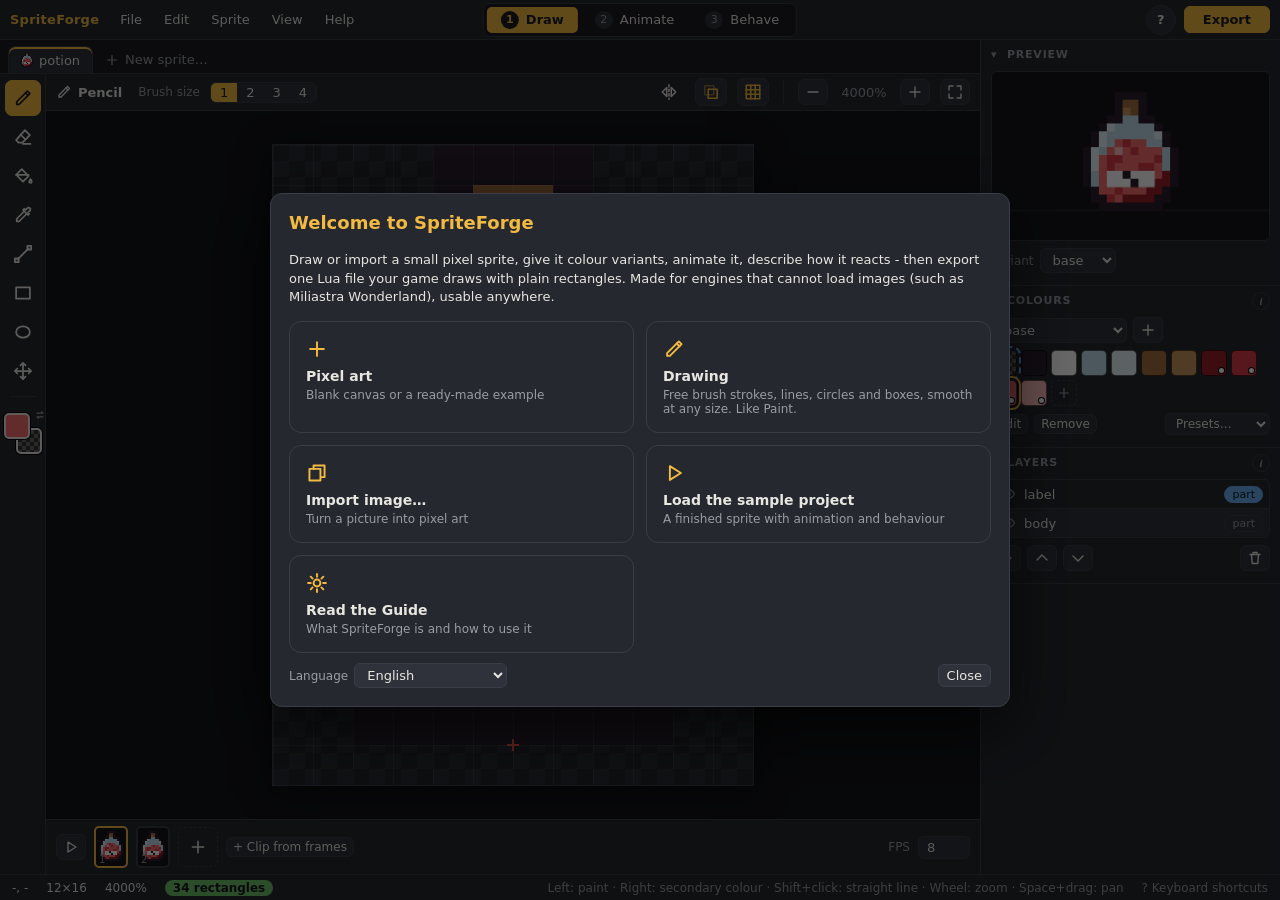
==== index.html @ 5083efb6 "Add files via upload" ====
<!doctype html>
<html lang="en">
<head>
<meta charset="utf-8">
<meta name="viewport" content="width=device-width, initial-scale=1">
<title>SpriteForge - pixel sprites, clips and behaviours for Lua</title>
<meta name="description" content="Draw or import pixel art, give it colour variants, animate it on a timeline, add a state machine, and export one Lua file that any engine can draw with plain rectangles. Works in 15 languages.">
<link rel="stylesheet" href="css/app.css?v=1.0">
</head>
<body>
  <div class="menubar"></div>
  <div class="doctabs"></div>
  <div class="toolbar"></div>
  <div class="main">
    <div id="tab-draw" class="tab on"></div>
    <div id="tab-animate" class="tab"></div>
    <div id="tab-behave" class="tab"></div>
    <div id="tab-guide" class="tab"></div>
  </div>
  <div class="right"></div>
  <div class="status"></div>
  <div id="dialog" class="dialog"></div>
  <div id="modal" class="modal"></div>
  <script type="module" src="js/app.js?v=1.0"></script>
</body>
</html>
---- css/app.css ----
:root {
  --bg: #1c1d22; --panel: #26282f; --panel2: #2f323a; --line: #3a3d47; --ink: #e8e6e0; --dim: #9a9ca6;
  --acc: #f2ba42; --acc2: #6aacf0; --red: #e0564f; --green: #6cc06a; --canvas: #131418;
  font-family: "Segoe UI", system-ui, sans-serif; font-size: 13px; color: var(--ink);
}
* { box-sizing: border-box; }
html, body { margin: 0; height: 100%; background: var(--bg); overflow: hidden; }
body {
  display: grid; height: 100vh;
  grid-template-rows: 34px 32px 1fr 26px; grid-template-columns: 46px 1fr 300px;
  grid-template-areas: "menu menu menu" "docs docs right" "tools main right" "status status status";
}
body.nodraw { grid-template-columns: 0 1fr 300px; }
body.nodraw .toolbar { display: none; }
button, select, input { font: inherit; color: var(--ink); background: var(--panel2); border: 1px solid var(--line); border-radius: 6px; padding: 3px 8px; }
button { cursor: pointer; display: inline-flex; align-items: center; gap: 4px; }
button:hover:not(:disabled) { border-color: var(--acc); }
button.on { background: var(--acc); color: #1c1d22; border-color: var(--acc); }
button:disabled { opacity: .35; cursor: default; }
button.danger:hover:not(:disabled) { border-color: var(--red); color: var(--red); }
button.small, select.small { padding: 2px 6px; font-size: 12px; }
button.primary { background: var(--acc); color: #1c1d22; border-color: var(--acc); font-weight: 600; }
input[type=number] { width: 64px; } input[type=text] { width: 120px; } input[type=range] { padding: 0; }
input[type=checkbox] { accent-color: var(--acc); }
h3 { margin: 4px 0; font-size: 12px; text-transform: uppercase; letter-spacing: .06em; color: var(--dim); }
.ico { display: inline-flex; line-height: 0; }
.spacer { flex: 1; }
.help { color: var(--dim); font-size: 12px; }
.pad { padding: 4px 10px; }
.row { display: flex; align-items: center; gap: 6px; flex-wrap: wrap; }
.row.center { justify-content: center; }
a { color: var(--acc2); }

/* menubar */
.menubar { grid-area: menu; display: flex; align-items: center; gap: 2px; padding: 0 8px; background: var(--panel); border-bottom: 1px solid var(--line); position: relative; z-index: 40; }
.brand { font-weight: 800; color: var(--acc); margin-right: 10px; letter-spacing: .02em; }
.menu { position: relative; }
.menu-head { background: none; border: 1px solid transparent; padding: 4px 10px; border-radius: 5px; }
.menu-head:hover, .menu.open .menu-head { background: var(--panel2); border-color: transparent; }
.dropdown { position: absolute; top: calc(100% + 2px); left: 0; min-width: 260px; background: var(--panel); border: 1px solid var(--line); border-radius: 8px; padding: 4px; box-shadow: 0 10px 28px rgba(0,0,0,.55); display: flex; flex-direction: column; }
.mi { display: grid; grid-template-columns: 16px 1fr auto; gap: 10px; text-align: left; background: none; border: none; border-radius: 5px; padding: 5px 8px; }
.mi:hover { background: var(--acc); color: #1c1d22; }
.mi.dis { opacity: .38; pointer-events: none; }
.mi .kb { color: var(--dim); font-size: 12px; font-family: ui-monospace, Consolas, monospace; }
.mi:hover .kb { color: #1c1d22; }
.mchk { color: var(--acc); } .mi:hover .mchk { color: #1c1d22; }
.sep { height: 1px; background: var(--line); margin: 4px 4px; }
.ws { display: flex; gap: 2px; background: var(--bg); border: 1px solid var(--line); border-radius: 7px; padding: 2px; }
.ws button { border: none; background: none; padding: 3px 14px; border-radius: 5px; }
.ws button.on { background: var(--acc); color: #1c1d22; font-weight: 600; }
.projname { width: 130px; }
.langsel { max-width: 140px; }

/* sprite tabs */
.doctabs { grid-area: docs; display: flex; align-items: flex-end; gap: 2px; padding: 4px 8px 0; background: var(--bg); border-bottom: 1px solid var(--line); overflow-x: auto; overflow-y: hidden; }
.doctab { display: flex; align-items: center; gap: 6px; padding: 4px 12px; height: 27px; border: 1px solid var(--line); border-bottom: none; border-radius: 7px 7px 0 0; background: var(--panel); cursor: pointer; white-space: nowrap; color: var(--dim); user-select: none; }
.doctab:hover { color: var(--ink); }
.doctab.on { background: var(--panel2); color: var(--ink); box-shadow: inset 0 2px 0 var(--acc); }
.doctab canvas { image-rendering: pixelated; }
.doc-add { border: none; background: none; color: var(--dim); height: 27px; }
.doc-add:hover { color: var(--ink); }

/* toolbar */
.toolbar { grid-area: tools; background: var(--panel); border-right: 1px solid var(--line); display: flex; flex-direction: column; align-items: center; gap: 3px; padding: 6px 0; overflow-y: auto; }
.tbtn { width: 36px; height: 36px; padding: 0; justify-content: center; border: 1px solid transparent; background: none; border-radius: 7px; }
.tbtn:hover:not(:disabled) { background: var(--panel2); border-color: transparent; }
.tbtn.on { background: var(--acc); color: #1c1d22; }
.tsep { width: 26px; height: 1px; background: var(--line); margin: 4px 0; }
.colors { position: relative; width: 40px; height: 46px; margin-top: 8px; flex: none; }
.cprim, .csec { position: absolute; width: 26px; height: 26px; border: 2px solid var(--ink); border-radius: 5px; cursor: pointer; box-shadow: 0 0 0 1px #000; }
.cprim { left: 1px; top: 1px; z-index: 2; }
.csec { left: 13px; top: 16px; z-index: 1; }
.cswap { position: absolute; right: -4px; top: -4px; padding: 1px; border: none; background: none; color: var(--dim); z-index: 3; }
.cswap:hover { color: var(--ink); }
.checker { background: repeating-conic-gradient(#666 0 25%, #333 0 50%) 0 0/8px 8px; }

/* centre */
.main { grid-area: main; display: flex; flex-direction: column; min-width: 0; min-height: 0; background: var(--canvas); }
.tab { display: none; flex: 1; min-height: 0; overflow: auto; } .tab.on { display: flex; flex-direction: column; }
#tab-animate.on, #tab-behave.on, #tab-guide.on { padding: 10px; gap: 8px; background: var(--bg); }
#tab-draw.on { overflow: hidden; }
.ctx { display: flex; align-items: center; gap: 8px; padding: 4px 10px; background: var(--panel); border-bottom: 1px solid var(--line); flex-wrap: wrap; min-height: 36px; }
.ctx-tool { display: inline-flex; align-items: center; gap: 6px; font-weight: 600; margin-right: 6px; }
.seg { display: inline-flex; border: 1px solid var(--line); border-radius: 6px; overflow: hidden; }
.seg button { border: none; border-radius: 0; padding: 2px 9px; }
.ibtn { padding: 4px 6px; }
.zoomlbl { min-width: 52px; text-align: center; font-variant-numeric: tabular-nums; color: var(--dim); }
#draw-wrap { flex: 1; min-height: 0; overflow: auto; display: flex; background: var(--canvas); }
#draw { margin: auto; display: block; flex: none; image-rendering: pixelated; box-shadow: 0 0 0 1px var(--line), 0 6px 30px rgba(0,0,0,.5); }
.framebar { display: flex; align-items: center; gap: 6px; padding: 6px 10px; background: var(--panel); border-top: 1px solid var(--line); overflow-x: auto; flex: none; }
.fb-label { color: var(--dim); font-size: 12px; text-transform: uppercase; letter-spacing: .06em; margin-right: 4px; }
.fthumb { position: relative; flex: none; border: 2px solid var(--line); border-radius: 5px; cursor: pointer; background: #15161a; padding: 3px; line-height: 0; }
.fthumb:hover { border-color: var(--dim); }
.fthumb.on { border-color: var(--acc); }
.fthumb canvas { image-rendering: pixelated; }
.fthumb span { position: absolute; left: 3px; bottom: 1px; font-size: 10px; line-height: 1; color: var(--dim); text-shadow: 0 0 2px #000; }
.empty { margin: auto; color: var(--dim); text-align: center; padding: 30px; border: 1px dashed var(--line); border-radius: 10px; display: flex; flex-direction: column; gap: 12px; }

/* status bar */
.status { grid-area: status; display: flex; gap: 18px; align-items: center; padding: 0 12px; background: var(--panel); border-top: 1px solid var(--line); font-size: 12px; color: var(--dim); white-space: nowrap; overflow: hidden; }
.status b { color: var(--ink); font-weight: 500; font-variant-numeric: tabular-nums; }
.status .hint { overflow: hidden; text-overflow: ellipsis; }

/* right panel */
.right { grid-area: right; background: var(--panel); border-left: 1px solid var(--line); overflow-y: auto; overflow-x: hidden; }
.sec { border-bottom: 1px solid var(--line); }
.sec-head { width: 100%; text-align: left; background: none; border: none; border-radius: 0; padding: 8px 10px; font-size: 11px; font-weight: 600; text-transform: uppercase; letter-spacing: .07em; color: var(--dim); }
.sec-head:hover { color: var(--ink); background: var(--panel2); }
.caret { width: 12px; display: inline-block; }
.sec-body { padding: 2px 10px 12px; display: flex; flex-direction: column; gap: 7px; }
#preview { background: #15161a; border: 1px solid var(--line); border-radius: 6px; width: 100%; height: auto; }
.vthumb { image-rendering: pixelated; cursor: pointer; border: 2px solid transparent; border-radius: 4px; background: #15161a; padding: 2px; }
.vthumb.on { border-color: var(--acc); }
.pal { display: flex; flex-wrap: wrap; gap: 4px; }
.sw { width: 26px; height: 26px; border-radius: 5px; border: 1px solid rgba(0,0,0,.6); cursor: pointer; position: relative; }
.sw:hover { transform: scale(1.08); }
.sw.on { box-shadow: 0 0 0 2px var(--bg), 0 0 0 4px var(--acc); z-index: 1; }
.sw.on2 { outline: 2px dashed var(--acc2); outline-offset: 2px; }
.sw.slot::after { content: ""; position: absolute; right: 2px; bottom: 2px; width: 5px; height: 5px; border-radius: 50%; background: #fff; box-shadow: 0 0 0 1px #000; }
.sw.none { background: repeating-conic-gradient(#666 0 25%, #333 0 50%) 0 0/8px 8px; }
.layers { display: flex; flex-direction: column; border: 1px solid var(--line); border-radius: 6px; overflow: hidden; }
.layer { display: flex; align-items: center; gap: 6px; padding: 4px 6px; cursor: pointer; border-bottom: 1px solid var(--line); user-select: none; }
.layer:last-child { border-bottom: none; }
.layer:hover { background: var(--panel2); }
.layer.on { background: var(--panel2); box-shadow: inset 3px 0 0 var(--acc); }
.layer .lname { flex: 1; }
.eye { border: none; background: none; padding: 2px; color: var(--dim); }
.eye:hover { color: var(--ink); }
.tag { font-size: 11px; padding: 1px 7px; color: var(--dim); border-radius: 10px; }
.tag.on { background: var(--acc2); color: #10141a; border-color: var(--acc2); }
pre { background: #15161a; border: 1px solid var(--line); border-radius: 6px; padding: 8px; font-size: 11px; overflow: auto; max-height: 260px; white-space: pre-wrap; word-break: break-all; margin: 0; }
.stat { font-variant-numeric: tabular-nums; line-height: 1.5; } .stat b { color: var(--acc); }
.warn { color: var(--red); }

/* animate / behave (kept from v0.3) */
.list { display: flex; flex-direction: column; gap: 2px; }
.list .item { padding: 4px 6px; border-radius: 4px; cursor: pointer; display: flex; justify-content: space-between; gap: 6px; }
.list .item:hover { background: var(--panel2); } .list .item.on { background: var(--panel2); outline: 1px solid var(--acc); }
.list .item small { color: var(--dim); }
.timeline { border: 1px solid var(--line); border-radius: 6px; background: #15161a; padding: 6px; }
.track { display: grid; grid-template-columns: 150px 1fr 28px; align-items: center; gap: 6px; padding: 2px 0; border-bottom: 1px dashed var(--line); }
.track .lane { position: relative; height: 22px; background: var(--panel2); border-radius: 4px; cursor: copy; }
.track .key { position: absolute; top: 3px; width: 14px; height: 16px; margin-left: -7px; background: var(--acc); border-radius: 3px; cursor: pointer; transform: rotate(45deg) scale(.75); }
.track .key.on { background: var(--acc2); }
.cursor { position: absolute; top: 0; bottom: 0; width: 2px; background: var(--red); pointer-events: none; }
.states { display: grid; grid-template-columns: 180px 1fr; gap: 8px; }
.card { background: var(--panel2); border: 1px solid var(--line); border-radius: 8px; padding: 10px; display: flex; flex-direction: column; gap: 6px; }
textarea { width: 100%; min-height: 120px; font-family: ui-monospace, monospace; background: #15161a; color: var(--ink); border: 1px solid var(--line); border-radius: 6px; }
label.chk { display: inline-flex; align-items: center; gap: 5px; cursor: pointer; }

/* dialogs */
.dialog { position: fixed; inset: 0; background: rgba(0,0,0,.6); display: none; align-items: center; justify-content: center; z-index: 50; }
.dialog.on { display: flex; }
.dialog .box { background: var(--panel); border: 1px solid var(--line); border-radius: 12px; padding: 18px; width: 660px; max-width: 94vw; max-height: 90vh; overflow: auto; display: flex; flex-direction: column; gap: 10px; box-shadow: 0 20px 60px rgba(0,0,0,.6); }
.dialog .box.wide { width: 980px; }
.kcols { columns: 3 280px; column-gap: 18px; }
table.keys { border-collapse: collapse; width: 100%; break-inside: avoid; margin-bottom: 14px; }
table.keys th { text-align: left; color: var(--acc); font-size: 12px; text-transform: uppercase; letter-spacing: .06em; padding: 4px 0; }
table.keys td { padding: 3px 4px; border-bottom: 1px solid var(--line); vertical-align: top; }
table.keys td:first-child { white-space: nowrap; width: 1%; padding-right: 12px; }
kbd { display: inline-block; font: 11px ui-monospace, Consolas, monospace; background: #15161a; border: 1px solid var(--line); border-bottom-width: 2px; border-radius: 4px; padding: 1px 5px; margin: 1px 3px 1px 0; }

/* picker, toast, welcome, guide */
.picker { display: flex; flex-direction: column; gap: 6px; }
.picker-sv { width: 100%; height: 150px; border-radius: 6px; cursor: crosshair; display: block; }
.picker-hue { width: 100%; height: 16px; border-radius: 4px; cursor: ew-resize; display: block; }
.picker-swatch { width: 32px; height: 26px; border-radius: 4px; border: 1px solid var(--line); flex: none; }
.picker input[type=range] { width: 100% !important; }
.mono { font-family: ui-monospace, Consolas, monospace; }
.mini { font-size: 11px; color: var(--dim); }
.toast { position: fixed; left: 50%; bottom: 40px; transform: translateX(-50%); background: var(--acc); color: #1c1d22; padding: 8px 14px; border-radius: 8px; font-weight: 600; z-index: 60; box-shadow: 0 4px 16px rgba(0,0,0,.4); animation: toast 2.4s ease forwards; }
@keyframes toast { 0% { opacity: 0; transform: translate(-50%, 8px); } 10%, 85% { opacity: 1; transform: translate(-50%, 0); } 100% { opacity: 0; } }
.box.welcome { width: 740px; } .box.welcome h2 { margin: 0; color: var(--acc); } .box.welcome p { margin: 4px 0; line-height: 1.45; }
.cards { display: grid; grid-template-columns: repeat(4, 1fr); gap: 8px; } .cards .card p { margin: 0; color: var(--dim); font-size: 12px; } .cards .card b { color: var(--acc); }
.card.guide { max-width: 860px; } .card.guide h2 { margin: 0; font-size: 15px; color: var(--acc); } .card.guide p { margin: 0; line-height: 1.55; } .card.guide pre { max-height: none; font-size: 12px; }
@media (max-width: 1100px) { body { grid-template-columns: 46px 1fr 260px; } body.nodraw { grid-template-columns: 0 1fr 260px; } .ws button { padding: 3px 8px; } .projname { display: none; } }
@media (max-width: 900px) { .cards { grid-template-columns: repeat(2, 1fr); } }

/* v0.5: calmer shell */
body { grid-template-rows: 40px 34px 1fr 26px; }
.menubar { gap: 0; padding: 0 10px; }
.ws { padding: 3px; gap: 3px; }
.ws button { padding: 4px 14px; gap: 7px; font-weight: 500; }
.ws .step { display: inline-flex; width: 18px; height: 18px; border-radius: 50%; align-items: center; justify-content: center; font-size: 11px; background: var(--panel2); color: var(--dim); }
.ws button.on .step { background: #1c1d22; color: var(--acc); }
.helpbtn { width: 30px; height: 30px; border-radius: 50%; justify-content: center; padding: 0; font-weight: 700; margin-right: 8px; }
.menubar .primary { padding: 5px 18px; }
.doc-add { gap: 6px; padding: 0 10px; }
.vsep { width: 1px; height: 22px; background: var(--line); margin: 0 4px; }
.ibtn.tog { border-color: transparent; background: none; }
.ibtn.tog.on { background: var(--panel2); color: var(--acc); border-color: var(--line); }
.ctx { gap: 10px; }
.framebar { gap: 8px; }
.fadd { width: 40px; height: 40px; justify-content: center; border-style: dashed; background: none; flex: none; }
.start { margin: auto; display: flex; flex-direction: column; align-items: center; gap: 18px; padding: 30px; }
.start h2 { margin: 0; color: var(--ink); font-weight: 600; }
.startbtns { display: grid; grid-template-columns: repeat(2, minmax(220px, 1fr)); gap: 12px; }
.bigbtn { flex-direction: column; align-items: flex-start; gap: 4px; padding: 16px; border-radius: 12px; text-align: left; background: var(--panel); min-height: 96px; }
.bigbtn .ico { color: var(--acc); margin-bottom: 4px; }
.bigbtn b { font-size: 14px; }
.popmenu { position: fixed; z-index: 70; min-width: 220px; background: var(--panel); border: 1px solid var(--line); border-radius: 8px; padding: 4px; box-shadow: 0 10px 28px rgba(0,0,0,.55); display: flex; flex-direction: column; }
.sec-headrow { display: flex; align-items: center; }
.sec-headrow .sec-head { flex: 1; }
.info { width: 18px; height: 18px; margin-right: 10px; border-radius: 50%; border: 1px solid var(--line); color: var(--dim); font: italic 600 11px Georgia, serif; display: inline-flex; align-items: center; justify-content: center; cursor: help; white-space: pre-line; }
.info:hover { color: var(--ink); border-color: var(--dim); }
.costbadge { padding: 1px 8px; border-radius: 10px; font-weight: 600; color: #15161a; }
.costbadge.ok { background: var(--green); } .costbadge.mid { background: var(--acc); } .costbadge.bad { background: var(--red); }
.status .hint { color: var(--dim); }
.meter { padding: 10px 14px; border-radius: 8px; font-size: 15px; }
.meter.ok { background: rgba(108,192,106,.15); border: 1px solid var(--green); }
.meter.mid { background: rgba(242,186,66,.15); border: 1px solid var(--acc); }
.meter.bad { background: rgba(224,86,79,.15); border: 1px solid var(--red); }
.dialog .box h2 { margin: 0 0 4px; font-size: 18px; }
button.big { padding: 8px 16px; font-size: 14px; }
details { border: 1px solid var(--line); border-radius: 8px; padding: 8px 10px; }
summary { cursor: pointer; color: var(--dim); }
details[open] summary { margin-bottom: 8px; }
.gallery { display: grid; grid-template-columns: repeat(auto-fill, minmax(96px, 1fr)); gap: 8px; }
.gcard { flex-direction: column; gap: 4px; padding: 8px; border-radius: 10px; background: var(--bg); }
.gcard canvas { image-rendering: pixelated; }
.gcard:hover { background: var(--panel2); }
.swadd { width: 26px; height: 26px; padding: 0; justify-content: center; border-style: dashed; background: none; color: var(--dim); }
.split { display: grid; grid-template-columns: 220px 1fr; gap: 10px; align-items: start; }
.split > .card { gap: 8px; }
.card.grow { min-width: 0; }
b.big { font-size: 16px; margin-right: 6px; }
b.lbl { width: 150px; }
#keyedit:empty { display: none; }
tr.changed td:first-child kbd { border-color: var(--acc); color: var(--acc); }
.kact { white-space: nowrap; text-align: right; }
.kact button { margin-left: 3px; }
table.keys td { padding: 4px; }
/* in-page prompt / confirm */
.modal { position: fixed; inset: 0; background: rgba(0,0,0,.55); display: none; align-items: flex-start; justify-content: center; padding-top: 18vh; z-index: 80; }
.modal.on { display: flex; }
.mbox { background: var(--panel); border: 1px solid var(--line); border-radius: 12px; padding: 18px; width: 420px; max-width: 92vw; display: flex; flex-direction: column; gap: 12px; box-shadow: 0 20px 60px rgba(0,0,0,.6); animation: pop .12s ease-out; }
@keyframes pop { from { transform: scale(.96); opacity: 0; } to { transform: none; opacity: 1; } }
.mtitle { font-size: 14px; font-weight: 600; line-height: 1.4; }
.modal-input { width: 100% !important; padding: 7px 10px; font-size: 14px; }
.modal-input:focus { outline: none; border-color: var(--acc); }
.row.end { justify-content: flex-end; }
.choices { display: grid; grid-template-columns: repeat(2, 1fr); gap: 6px; }
.choice { flex-direction: column; align-items: flex-start; padding: 8px 10px; }
.card.narrow { max-width: 560px; margin: 30px auto; }
ol.steps { margin: 4px 0; padding-left: 22px; display: flex; flex-direction: column; gap: 10px; line-height: 1.55; }
ol.steps li::marker { color: var(--acc); font-weight: 700; }
ol.steps pre { margin-top: 6px; max-height: none; }
.menubar { position: relative; }
.menubar .ws { position: absolute; left: 50%; top: 50%; transform: translate(-50%, -50%); }
@media (max-width: 1050px) { .menubar .ws { position: static; transform: none; } }
.animframes { display: flex; align-items: center; gap: 6px; flex-wrap: wrap; }
.animframes .fthumb { padding: 2px; cursor: default; }
.demos { display: grid; grid-template-columns: repeat(auto-fill, minmax(190px, 1fr)); gap: 10px; }
.demo { background: var(--bg); border: 1px solid var(--line); border-radius: 10px; padding: 8px; display: flex; flex-direction: column; gap: 6px; }
.demo canvas { width: 100%; height: auto; background: #15161a; border-radius: 6px; }
.demo b { color: var(--acc); }
.demo .help { line-height: 1.4; }
.statelist { display: flex; flex-direction: column; gap: 3px; font-size: 12px; }
.statelist div { padding: 3px 8px; border-radius: 5px; border: 1px solid transparent; }
.statelist div.on { border-color: var(--acc); background: rgba(242,186,66,.1); }
.card.guide { max-width: 980px; }
.card.guide h3 { margin-top: 6px; color: var(--ink); text-transform: none; letter-spacing: 0; font-size: 13px; }
body.guidemode { grid-template-columns: 0 1fr 0; grid-template-areas: "menu menu menu" "docs docs docs" "tools main main" "status status status"; }
body.guidemode .right { display: none; }
#tab-guide.on { align-items: center; padding: 20px 16px 40px; gap: 14px; }
#tab-guide .card.guide { width: 100%; max-width: 900px; margin: 0 auto; padding: 18px 22px; }
#tab-guide .card.guide p { font-size: 14px; }
.cliplib { display: grid; grid-template-columns: repeat(auto-fill, minmax(150px, 1fr)); gap: 8px; }
.clipcard { flex-direction: column; align-items: stretch; gap: 4px; padding: 6px; border-radius: 10px; background: var(--bg); text-align: left; }
.clipcard canvas { width: 100%; height: auto; border-radius: 6px; background: #15161a; }
.clipcard b { color: var(--acc); }
.clipcard .help { font-size: 11px; line-height: 1.35; }
.clipcard:hover { background: var(--panel2); }
.dialog .box.wide h3 { margin-top: 10px; }
.kinds { display: grid; grid-template-columns: 1fr 1fr; gap: 8px; }
.kindbtn { flex-direction: column; align-items: flex-start; gap: 3px; padding: 10px 12px; border-radius: 10px; text-align: left; }
.kindbtn.on { background: rgba(242,186,66,.15); color: var(--ink); border-color: var(--acc); }
.kindbtn.on .help { color: var(--ink); }
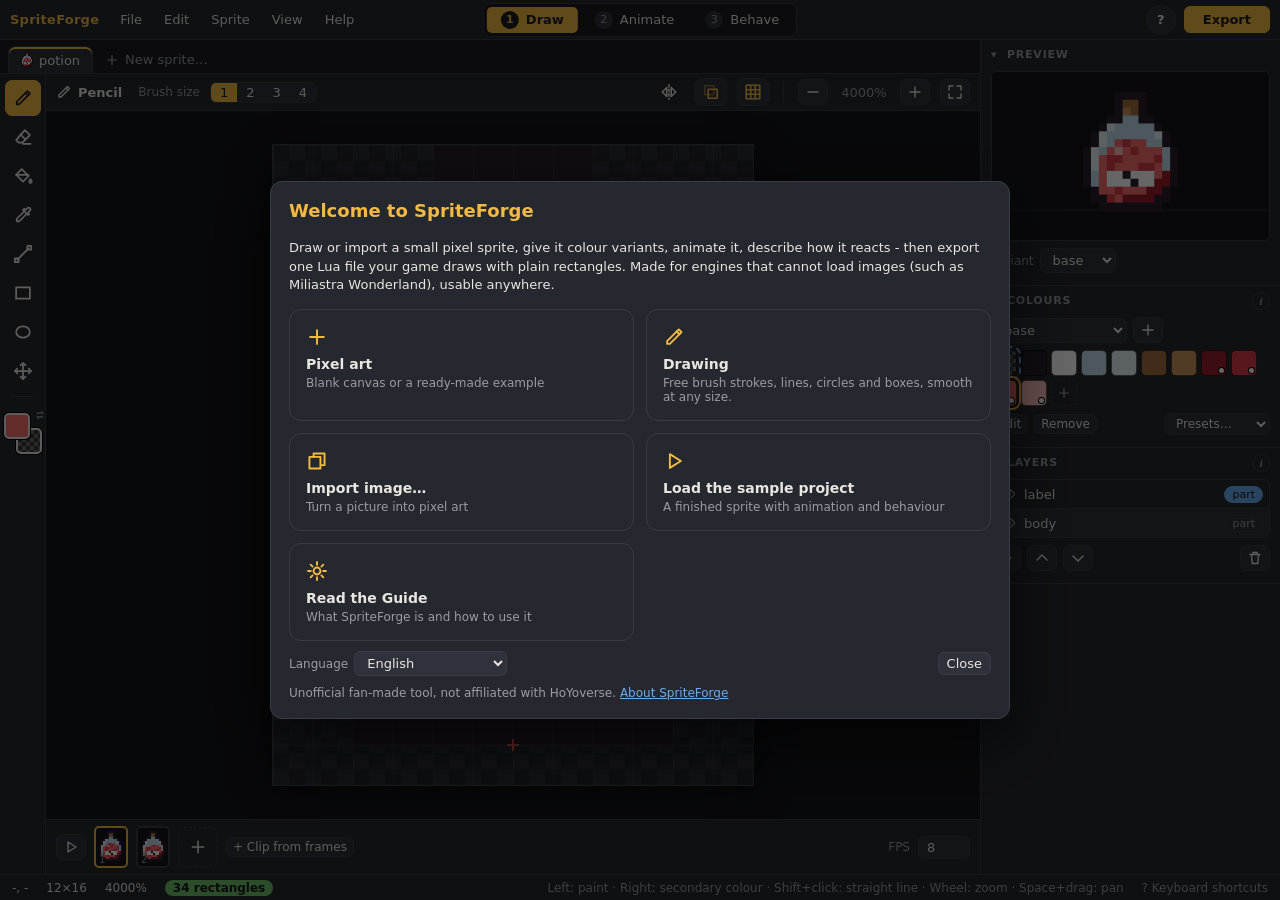
==== commit 04cf2c39: "Add files via upload" ====
--- a/index.html
+++ b/index.html
@@ -5,7 +5,7 @@
 <meta name="viewport" content="width=device-width, initial-scale=1">
 <title>SpriteForge - pixel sprites, clips and behaviours for Lua</title>
 <meta name="description" content="Draw or import pixel art, give it colour variants, animate it on a timeline, add a state machine, and export one Lua file that any engine can draw with plain rectangles. Works in 15 languages.">
-<link rel="stylesheet" href="css/app.css?v=1.0">
+<link rel="stylesheet" href="css/app.css?v=1.1">
 </head>
 <body>
   <div class="menubar"></div>
@@ -21,6 +21,6 @@
   <div class="status"></div>
   <div id="dialog" class="dialog"></div>
   <div id="modal" class="modal"></div>
-  <script type="module" src="js/app.js?v=1.0"></script>
+  <script type="module" src="js/app.js?v=1.1"></script>
 </body>
 </html>
--- a/css/app.css
+++ b/css/app.css
@@ -276,3 +276,8 @@
 .kindbtn { flex-direction: column; align-items: flex-start; gap: 3px; padding: 10px 12px; border-radius: 10px; text-align: left; }
 .kindbtn.on { background: rgba(242,186,66,.15); color: var(--ink); border-color: var(--acc); }
 .kindbtn.on .help { color: var(--ink); }
+.doctab canvas { max-width: 20px; max-height: 20px; width: auto; height: auto; flex: none; }
+.fthumb canvas { max-width: 44px; max-height: 44px; width: auto; height: auto; display: block; }
+.animframes .fthumb canvas { max-width: 30px; max-height: 30px; }
+.gcard canvas, .vthumb { max-width: 64px; max-height: 64px; }
+#preview { max-height: 200px; }
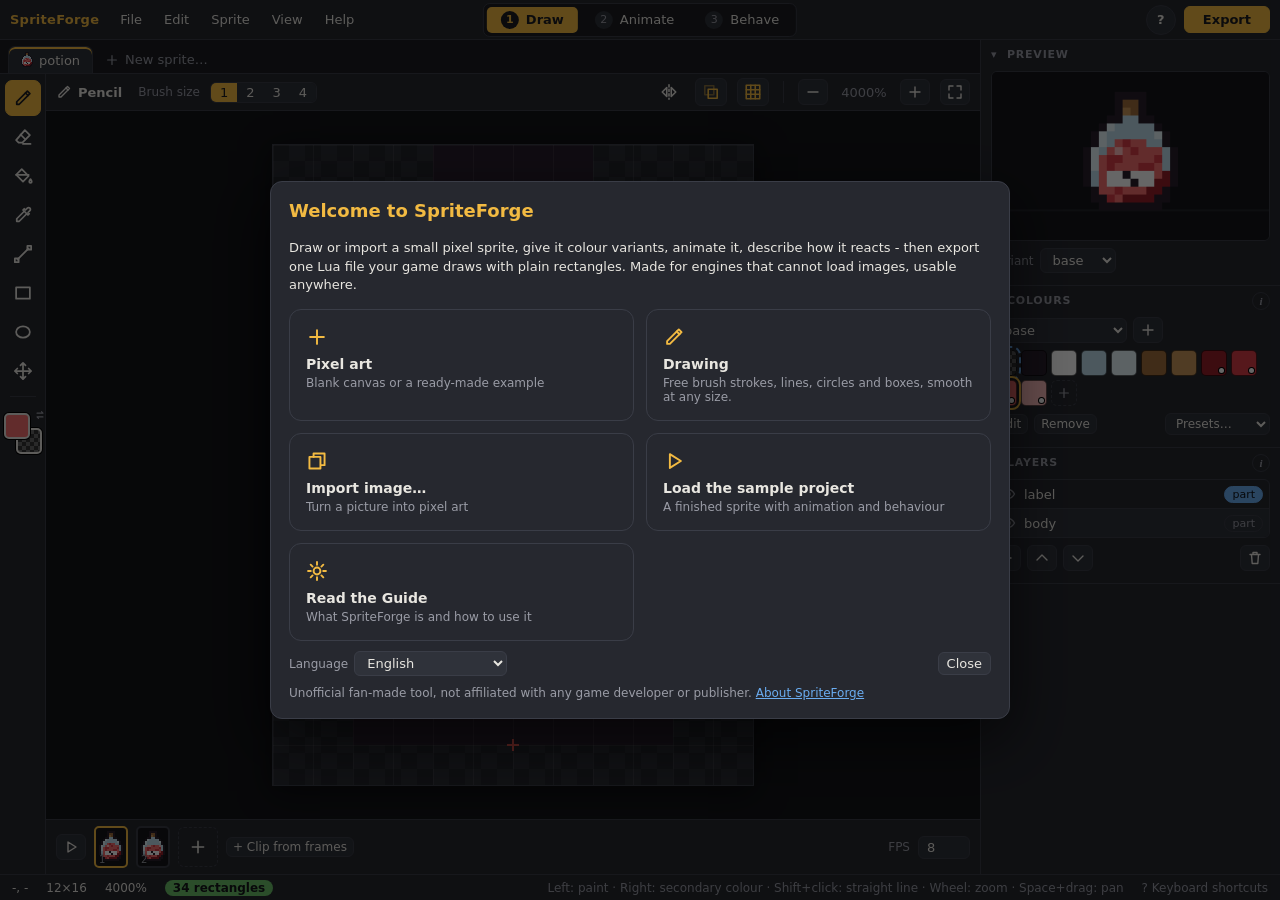
==== commit 571cf3b2: "Add files via upload" ====
--- a/index.html
+++ b/index.html
@@ -5,7 +5,12 @@
 <meta name="viewport" content="width=device-width, initial-scale=1">
 <title>SpriteForge - pixel sprites, clips and behaviours for Lua</title>
 <meta name="description" content="Draw or import pixel art, give it colour variants, animate it on a timeline, add a state machine, and export one Lua file that any engine can draw with plain rectangles. Works in 15 languages.">
-<link rel="stylesheet" href="css/app.css?v=1.1">
+<meta http-equiv="Cache-Control" content="no-cache">
+<script>window.SF_VERSION = "1.2";
+fetch("version.json?t=" + Date.now(), { cache: "no-store" }).then(r => r.json()).then(j => {
+  if (j.v !== window.SF_VERSION) { try { if (sessionStorage.getItem("sf.reloaded") === j.v) return; sessionStorage.setItem("sf.reloaded", j.v); } catch (e) {} location.replace(location.pathname + "?v=" + j.v + location.hash); }
+}).catch(() => {});</script>
+<link rel="stylesheet" href="css/app.css?v=1.2">
 </head>
 <body>
   <div class="menubar"></div>
@@ -21,6 +26,6 @@
   <div class="status"></div>
   <div id="dialog" class="dialog"></div>
   <div id="modal" class="modal"></div>
-  <script type="module" src="js/app.js?v=1.1"></script>
+  <script type="module" src="js/app.js?v=1.2"></script>
 </body>
 </html>
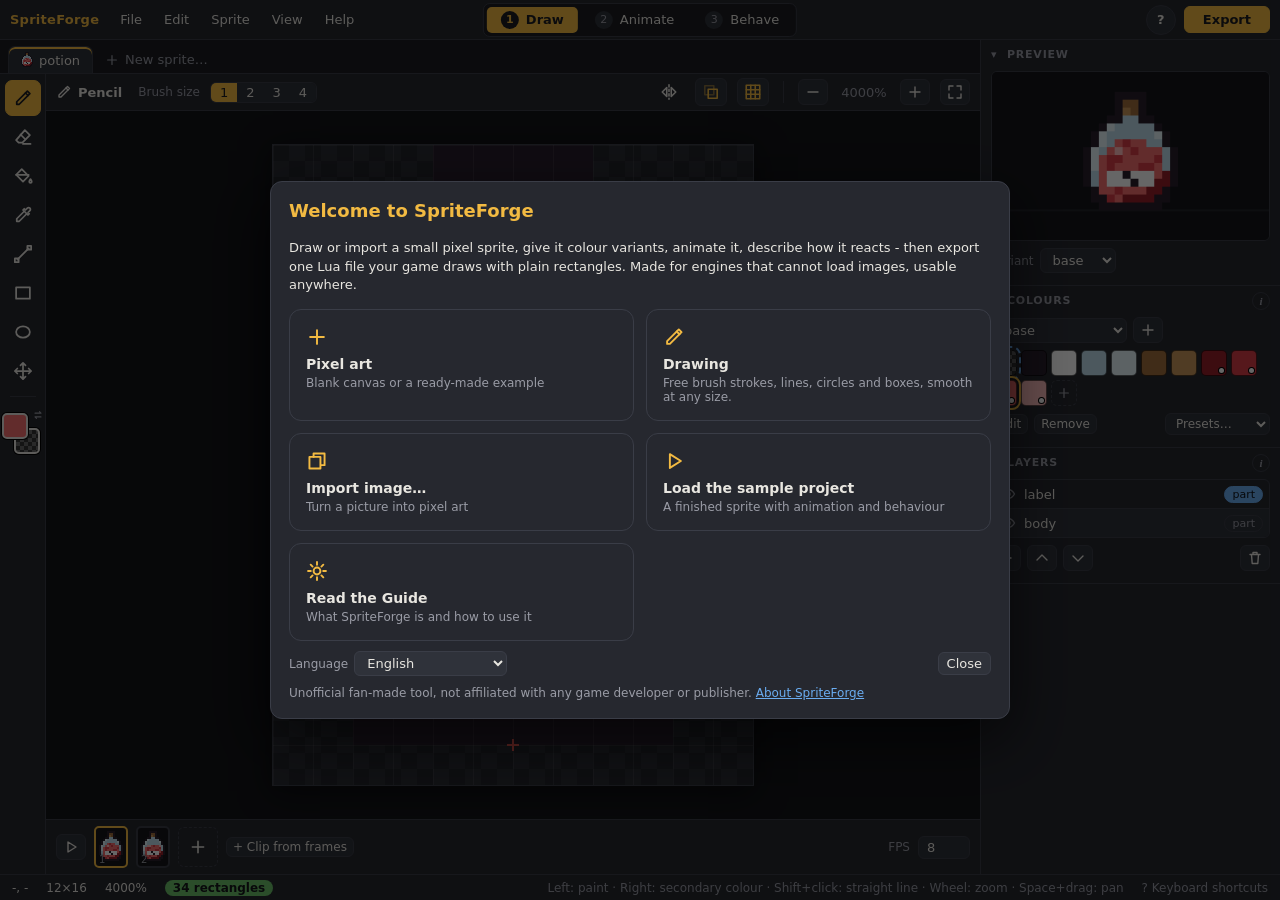
==== commit 69ff24f2: "Add files via upload" ====
--- a/index.html
+++ b/index.html
@@ -6,11 +6,11 @@
 <title>SpriteForge - pixel sprites, clips and behaviours for Lua</title>
 <meta name="description" content="Draw or import pixel art, give it colour variants, animate it on a timeline, add a state machine, and export one Lua file that any engine can draw with plain rectangles. Works in 15 languages.">
 <meta http-equiv="Cache-Control" content="no-cache">
-<script>window.SF_VERSION = "1.2";
+<script>window.SF_VERSION = "1.7";
 fetch("version.json?t=" + Date.now(), { cache: "no-store" }).then(r => r.json()).then(j => {
   if (j.v !== window.SF_VERSION) { try { if (sessionStorage.getItem("sf.reloaded") === j.v) return; sessionStorage.setItem("sf.reloaded", j.v); } catch (e) {} location.replace(location.pathname + "?v=" + j.v + location.hash); }
 }).catch(() => {});</script>
-<link rel="stylesheet" href="css/app.css?v=1.2">
+<link rel="stylesheet" href="css/app.css?v=1.7">
 </head>
 <body>
   <div class="menubar"></div>
@@ -26,6 +26,6 @@
   <div class="status"></div>
   <div id="dialog" class="dialog"></div>
   <div id="modal" class="modal"></div>
-  <script type="module" src="js/app.js?v=1.2"></script>
+  <script type="module" src="js/app.js?v=1.7"></script>
 </body>
 </html>
--- a/css/app.css
+++ b/css/app.css
@@ -281,3 +281,8 @@
 .animframes .fthumb canvas { max-width: 30px; max-height: 30px; }
 .gcard canvas, .vthumb { max-width: 64px; max-height: 64px; }
 #preview { max-height: 200px; }
+.timeline { overflow: hidden; }
+.track { grid-template-columns: 220px 1fr 28px; }
+.track > div:first-child { display: flex; align-items: center; gap: 6px; white-space: nowrap; }
+select.ease { max-width: 150px; }
+.toolbar { overflow-x: hidden; } .colors { margin-right: 4px; }
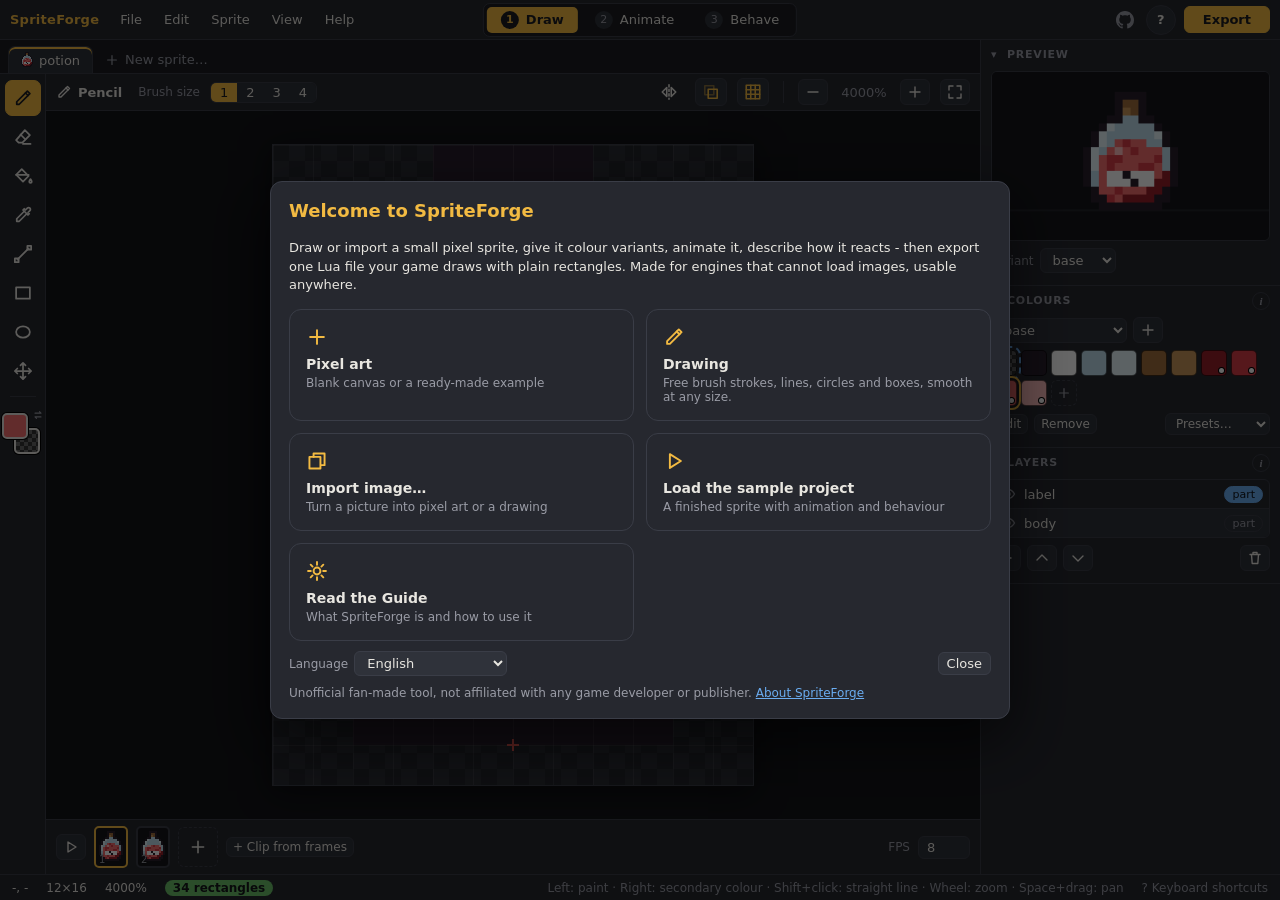
==== commit 10e6794d: "Add files via upload" ====
--- a/index.html
+++ b/index.html
@@ -6,11 +6,11 @@
 <title>SpriteForge - pixel sprites, clips and behaviours for Lua</title>
 <meta name="description" content="Draw or import pixel art, give it colour variants, animate it on a timeline, add a state machine, and export one Lua file that any engine can draw with plain rectangles. Works in 15 languages.">
 <meta http-equiv="Cache-Control" content="no-cache">
-<script>window.SF_VERSION = "1.7";
+<script>window.SF_VERSION = "1.8";
 fetch("version.json?t=" + Date.now(), { cache: "no-store" }).then(r => r.json()).then(j => {
   if (j.v !== window.SF_VERSION) { try { if (sessionStorage.getItem("sf.reloaded") === j.v) return; sessionStorage.setItem("sf.reloaded", j.v); } catch (e) {} location.replace(location.pathname + "?v=" + j.v + location.hash); }
 }).catch(() => {});</script>
-<link rel="stylesheet" href="css/app.css?v=1.7">
+<link rel="stylesheet" href="css/app.css?v=1.8">
 </head>
 <body>
   <div class="menubar"></div>
@@ -26,6 +26,6 @@
   <div class="status"></div>
   <div id="dialog" class="dialog"></div>
   <div id="modal" class="modal"></div>
-  <script type="module" src="js/app.js?v=1.7"></script>
+  <script type="module" src="js/app.js?v=1.8"></script>
 </body>
 </html>
--- a/css/app.css
+++ b/css/app.css
@@ -286,3 +286,9 @@
 .track > div:first-child { display: flex; align-items: center; gap: 6px; white-space: nowrap; }
 select.ease { max-width: 150px; }
 .toolbar { overflow-x: hidden; } .colors { margin-right: 4px; }
+.ghbtn { display: inline-flex; align-items: center; justify-content: center; width: 30px; height: 30px; border-radius: 50%; color: var(--dim); margin-right: 6px; text-decoration: none; }
+.ghbtn:hover { color: var(--ink); background: rgba(255,255,255,.08); }
+.showlist { display: flex; flex-direction: column; gap: 4px; }
+.showlist select { min-width: 140px; }
+details.adv { margin-top: 6px; }
+details.adv details { margin-top: 8px; }
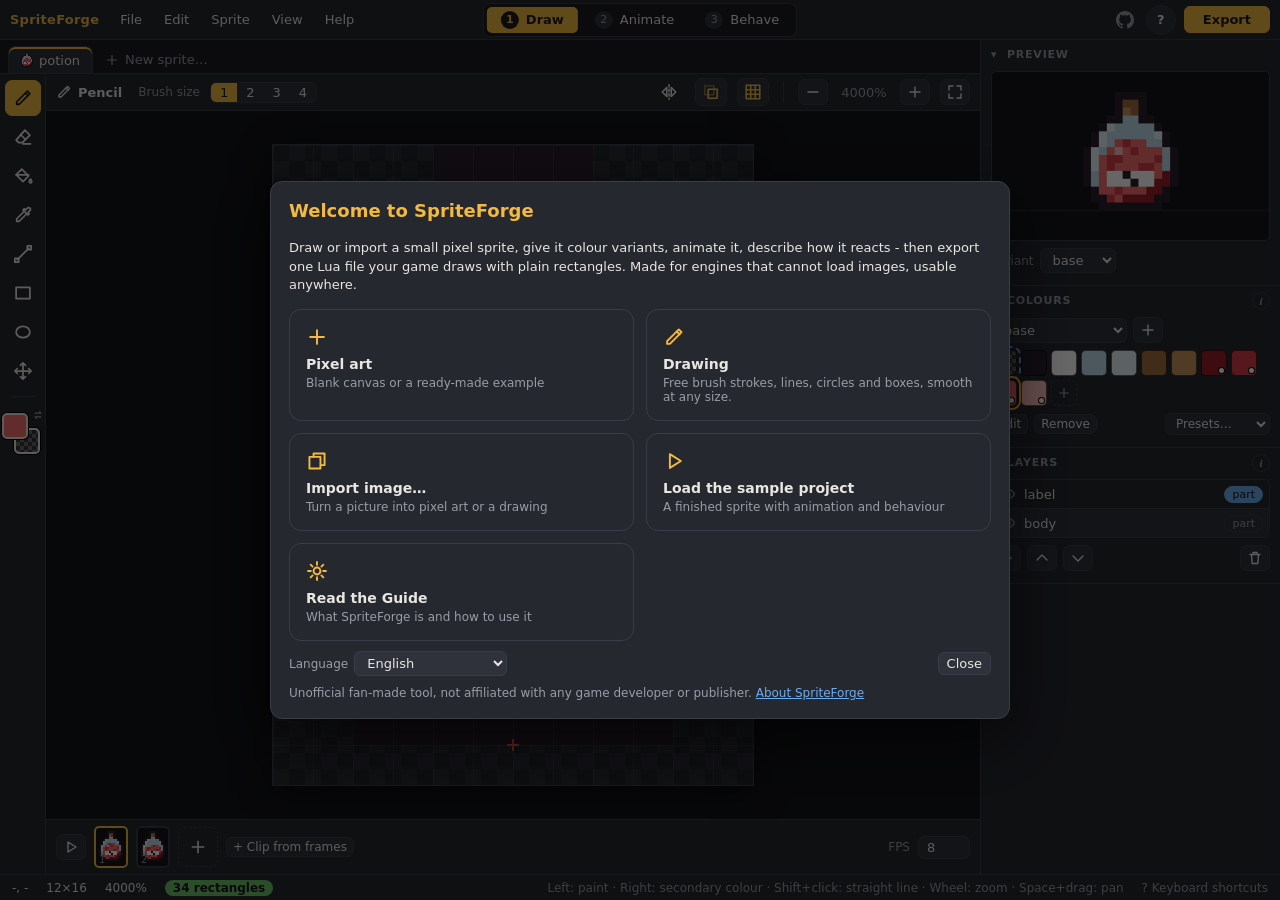
==== commit 350c77e6: "Add files via upload" ====
--- a/index.html
+++ b/index.html
@@ -6,11 +6,11 @@
 <title>SpriteForge - pixel sprites, clips and behaviours for Lua</title>
 <meta name="description" content="Draw or import pixel art, give it colour variants, animate it on a timeline, add a state machine, and export one Lua file that any engine can draw with plain rectangles. Works in 15 languages.">
 <meta http-equiv="Cache-Control" content="no-cache">
-<script>window.SF_VERSION = "1.8";
+<script>window.SF_VERSION = "1.0";
 fetch("version.json?t=" + Date.now(), { cache: "no-store" }).then(r => r.json()).then(j => {
   if (j.v !== window.SF_VERSION) { try { if (sessionStorage.getItem("sf.reloaded") === j.v) return; sessionStorage.setItem("sf.reloaded", j.v); } catch (e) {} location.replace(location.pathname + "?v=" + j.v + location.hash); }
 }).catch(() => {});</script>
-<link rel="stylesheet" href="css/app.css?v=1.8">
+<link rel="stylesheet" href="css/app.css?v=1.0">
 </head>
 <body>
   <div class="menubar"></div>
@@ -26,6 +26,6 @@
   <div class="status"></div>
   <div id="dialog" class="dialog"></div>
   <div id="modal" class="modal"></div>
-  <script type="module" src="js/app.js?v=1.8"></script>
+  <script type="module" src="js/app.js?v=1.0"></script>
 </body>
 </html>
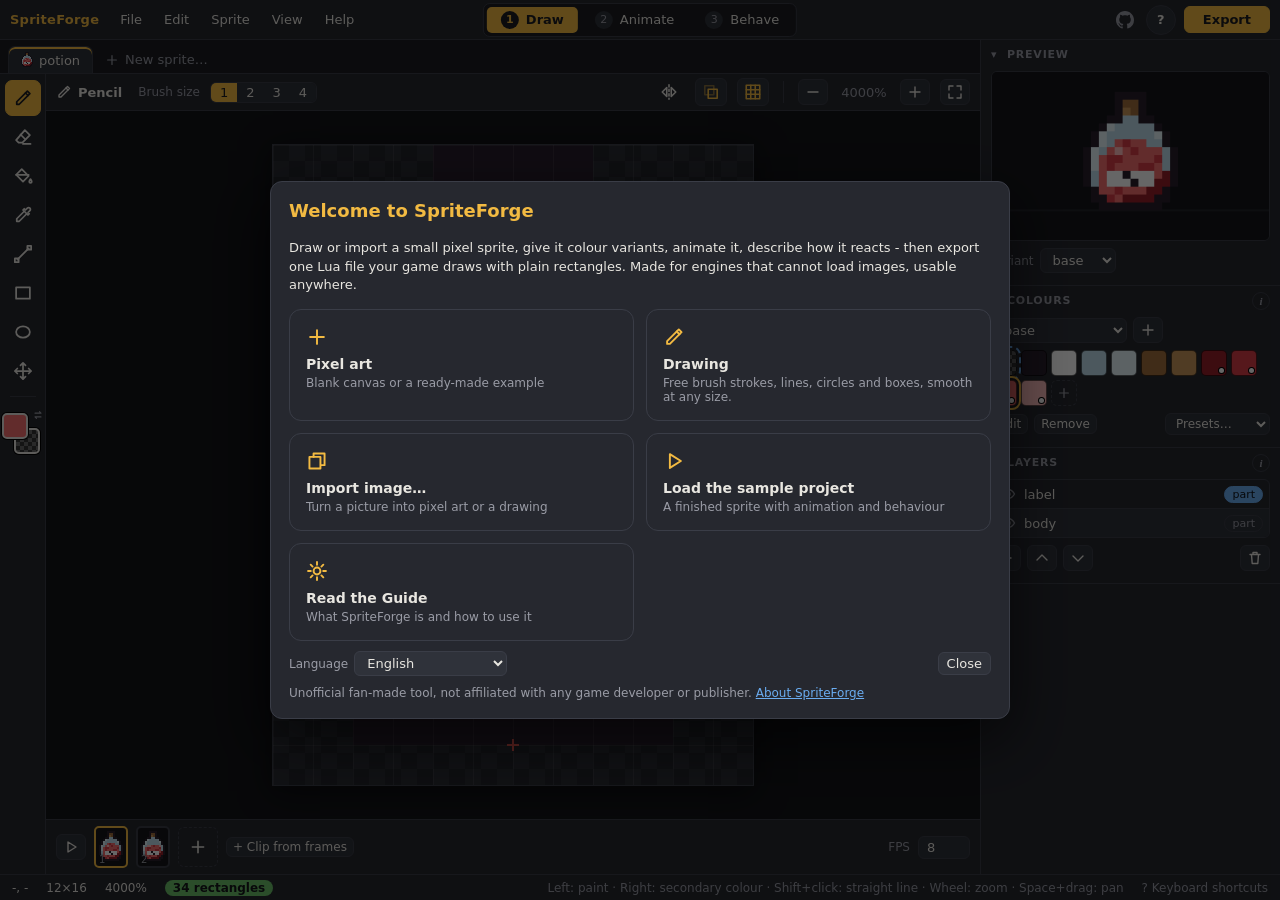
==== commit 6d86626f: "Add files via upload" ====
--- a/index.html
+++ b/index.html
@@ -6,11 +6,11 @@
 <title>SpriteForge - pixel sprites, clips and behaviours for Lua</title>
 <meta name="description" content="Draw or import pixel art, give it colour variants, animate it on a timeline, add a state machine, and export one Lua file that any engine can draw with plain rectangles. Works in 15 languages.">
 <meta http-equiv="Cache-Control" content="no-cache">
-<script>window.SF_VERSION = "1.0";
+<script>window.SF_VERSION = "1.1";
 fetch("version.json?t=" + Date.now(), { cache: "no-store" }).then(r => r.json()).then(j => {
   if (j.v !== window.SF_VERSION) { try { if (sessionStorage.getItem("sf.reloaded") === j.v) return; sessionStorage.setItem("sf.reloaded", j.v); } catch (e) {} location.replace(location.pathname + "?v=" + j.v + location.hash); }
 }).catch(() => {});</script>
-<link rel="stylesheet" href="css/app.css?v=1.0">
+<link rel="stylesheet" href="css/app.css?v=1.1">
 </head>
 <body>
   <div class="menubar"></div>
@@ -26,6 +26,6 @@
   <div class="status"></div>
   <div id="dialog" class="dialog"></div>
   <div id="modal" class="modal"></div>
-  <script type="module" src="js/app.js?v=1.0"></script>
+  <script type="module" src="js/app.js?v=1.1"></script>
 </body>
 </html>
